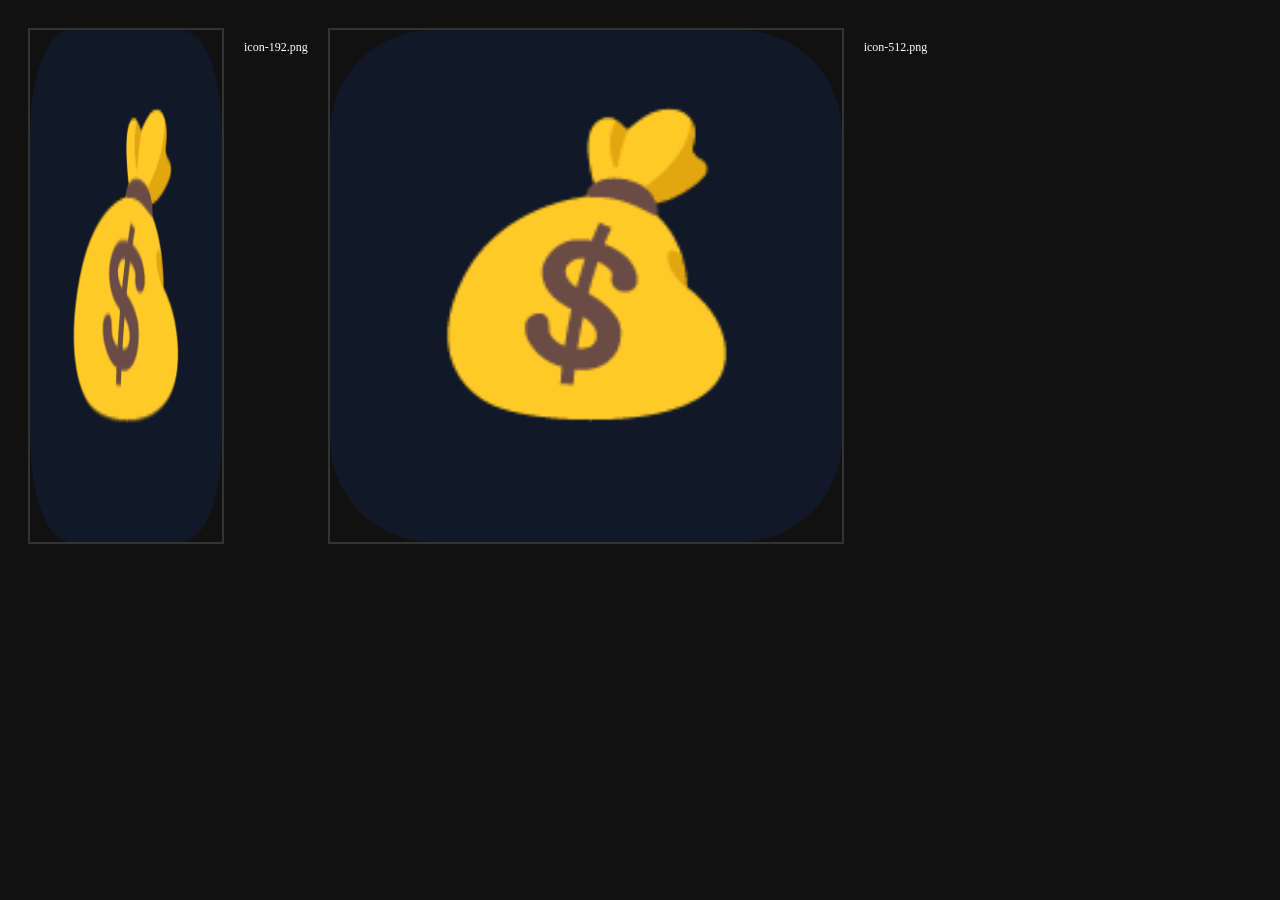
==== icons/generate-icons.html @ b6f5b86b "feat: DCA, ex-dividend auto-fill, PWA support - Add DCA (定期定額) to TW/US stock pages with monthly pla" ====
<!DOCTYPE html>
<!-- Open this file in a browser to generate PNG icons. Right-click → Save image as icon-192.png / icon-512.png -->
<html>
<head><title>Icon Generator</title></head>
<body style="background:#111;display:flex;gap:20px;padding:20px;flex-wrap:wrap;">
<script>
  function makeIcon(size) {
    const canvas = document.createElement('canvas');
    canvas.width = size; canvas.height = size;
    const ctx = canvas.getContext('2d');
    // Background
    ctx.fillStyle = '#111827';
    ctx.roundRect(0, 0, size, size, size * 0.2);
    ctx.fill();
    // Emoji
    ctx.font = `${size * 0.55}px serif`;
    ctx.textAlign = 'center';
    ctx.textBaseline = 'middle';
    ctx.fillText('💰', size / 2, size / 2);
    return canvas;
  }

  [192, 512].forEach(size => {
    const canvas = makeIcon(size);
    canvas.style.border = '2px solid #333';
    canvas.title = `icon-${size}.png — right-click → Save as`;
    document.body.appendChild(canvas);
    const label = document.createElement('p');
    label.style.color = '#fff'; label.style.fontSize = '12px';
    label.textContent = `icon-${size}.png`;
    document.body.appendChild(label);
  });
</script>
</body>
</html>
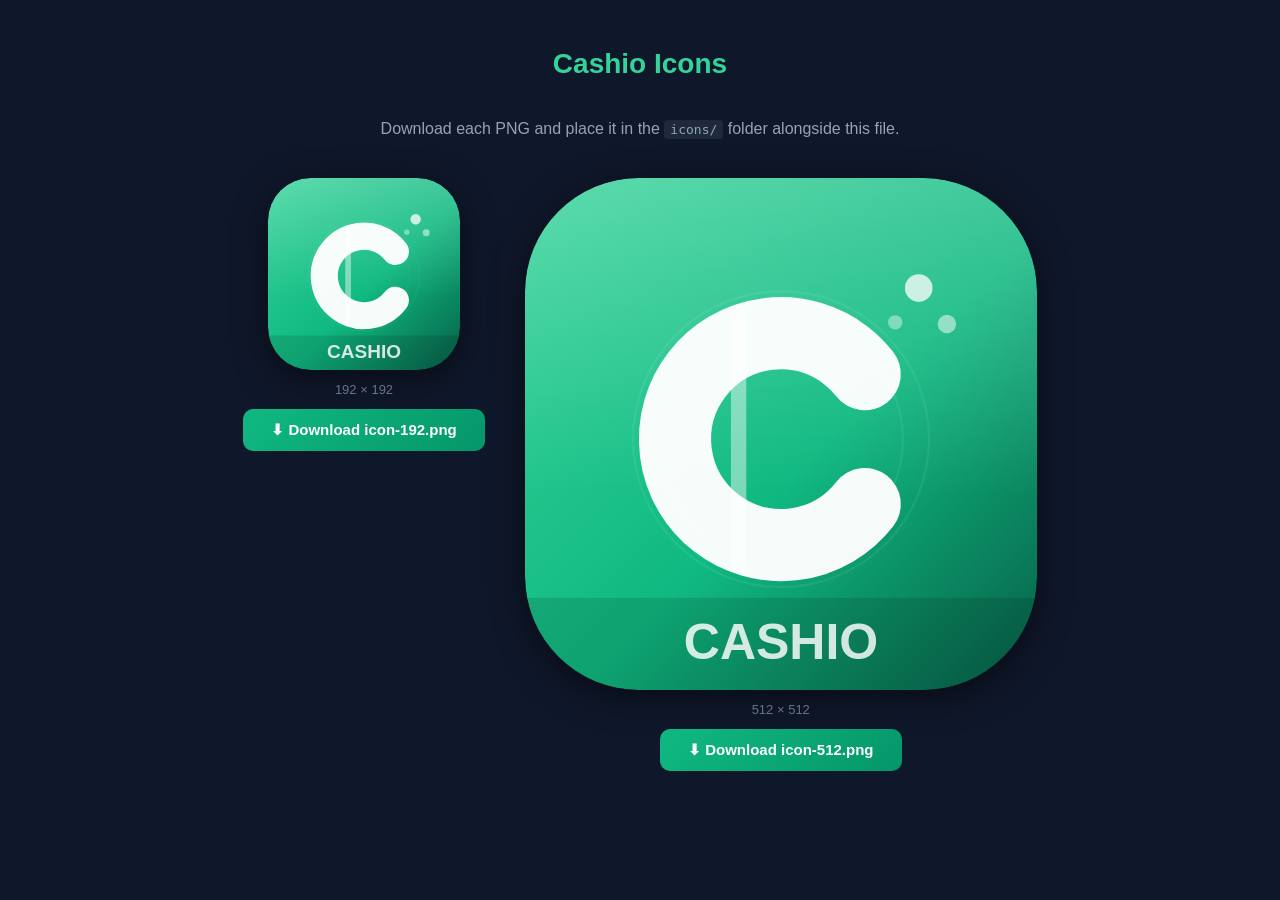
==== commit 807107ba: "Rebrand to Cashio with PWA overhaul and fix Cloudflare subrequest bug - Fix "too many subrequests": " ====
--- a/icons/generate-icons.html
+++ b/icons/generate-icons.html
@@ -1,35 +1,132 @@
 <!DOCTYPE html>
-<!-- Open this file in a browser to generate PNG icons. Right-click → Save image as icon-192.png / icon-512.png -->
-<html>
-<head><title>Icon Generator</title></head>
-<body style="background:#111;display:flex;gap:20px;padding:20px;flex-wrap:wrap;">
-<script>
-  function makeIcon(size) {
-    const canvas = document.createElement('canvas');
-    canvas.width = size; canvas.height = size;
-    const ctx = canvas.getContext('2d');
-    // Background
-    ctx.fillStyle = '#111827';
-    ctx.roundRect(0, 0, size, size, size * 0.2);
-    ctx.fill();
-    // Emoji
-    ctx.font = `${size * 0.55}px serif`;
-    ctx.textAlign = 'center';
-    ctx.textBaseline = 'middle';
-    ctx.fillText('💰', size / 2, size / 2);
-    return canvas;
-  }
+<html lang="en">
+<head>
+  <meta charset="UTF-8">
+  <title>Cashio — Generate Icons</title>
+  <style>
+    body { font-family: -apple-system, sans-serif; background: #0F172A; color: #e2e8f0; display: flex; flex-direction: column; align-items: center; padding: 40px 20px; gap: 24px; }
+    h1 { color: #34D399; font-size: 28px; margin: 0; }
+    p { color: #94a3b8; text-align: center; }
+    code { background: #1e293b; padding: 2px 6px; border-radius: 4px; font-size: 13px; }
+    .icons { display: flex; gap: 40px; flex-wrap: wrap; justify-content: center; align-items: flex-start; }
+    .icon-wrap { display: flex; flex-direction: column; align-items: center; gap: 12px; }
+    canvas { border-radius: 22%; box-shadow: 0 8px 32px rgba(0,0,0,0.5); }
+    button { background: linear-gradient(135deg,#10B981,#059669); color: white; border: none; padding: 12px 28px; border-radius: 10px; font-size: 15px; font-weight: 600; cursor: pointer; }
+    button:hover { opacity: 0.88; }
+    .label { color: #64748b; font-size: 13px; }
+  </style>
+</head>
+<body>
+  <h1>Cashio Icons</h1>
+  <p>Download each PNG and place it in the <code>icons/</code> folder alongside this file.</p>
 
-  [192, 512].forEach(size => {
-    const canvas = makeIcon(size);
-    canvas.style.border = '2px solid #333';
-    canvas.title = `icon-${size}.png — right-click → Save as`;
-    document.body.appendChild(canvas);
-    const label = document.createElement('p');
-    label.style.color = '#fff'; label.style.fontSize = '12px';
-    label.textContent = `icon-${size}.png`;
-    document.body.appendChild(label);
-  });
-</script>
+  <div class="icons">
+    <div class="icon-wrap">
+      <canvas id="c192" width="192" height="192"></canvas>
+      <div class="label">192 × 192</div>
+      <button onclick="dl('c192','icon-192.png')">⬇ Download icon-192.png</button>
+    </div>
+    <div class="icon-wrap">
+      <canvas id="c512" width="512" height="512"></canvas>
+      <div class="label">512 × 512</div>
+      <button onclick="dl('c512','icon-512.png')">⬇ Download icon-512.png</button>
+    </div>
+  </div>
+
+  <script>
+    function drawIcon(canvas) {
+      const s   = canvas.width;
+      const ctx = canvas.getContext('2d');
+      const r   = s * 0.223;
+
+      // Clip to rounded rect
+      ctx.beginPath();
+      ctx.moveTo(r, 0);
+      ctx.arcTo(s, 0, s, s, r);
+      ctx.arcTo(s, s, 0, s, r);
+      ctx.arcTo(0, s, 0, 0, r);
+      ctx.arcTo(0, 0, s, 0, r);
+      ctx.closePath();
+      ctx.clip();
+
+      // Background gradient
+      const bg = ctx.createLinearGradient(0, 0, s, s);
+      bg.addColorStop(0,    '#34D399');
+      bg.addColorStop(0.55, '#10B981');
+      bg.addColorStop(1,    '#065F46');
+      ctx.fillStyle = bg;
+      ctx.fillRect(0, 0, s, s);
+
+      // Top shine
+      const shine = ctx.createLinearGradient(0, 0, 0, s * 0.62);
+      shine.addColorStop(0, 'rgba(255,255,255,0.20)');
+      shine.addColorStop(1, 'rgba(255,255,255,0)');
+      ctx.fillStyle = shine;
+      ctx.fillRect(0, 0, s, s * 0.62);
+
+      // Coin rings
+      [0.289, 0.238].forEach(rr => {
+        ctx.beginPath();
+        ctx.arc(s * 0.5, s * 0.51, s * rr, 0, Math.PI * 2);
+        ctx.strokeStyle = 'rgba(255,255,255,0.07)';
+        ctx.lineWidth   = s * 0.004;
+        ctx.stroke();
+      });
+
+      // Bold C arc (opens to right: gap from -gap to +gap around angle 0)
+      const cx  = s * 0.5;
+      const cy  = s * 0.51;
+      const arc = s * 0.207;
+      const gap = 0.66; // ~38 degrees half-gap
+
+      ctx.beginPath();
+      ctx.arc(cx, cy, arc, gap, 2 * Math.PI - gap, false);
+      ctx.strokeStyle = 'rgba(255,255,255,0.96)';
+      ctx.lineWidth   = s * 0.141;
+      ctx.lineCap     = 'round';
+      ctx.stroke();
+
+      // Vertical cent-mark line through C
+      const lx = cx - arc * 0.40;
+      ctx.beginPath();
+      ctx.moveTo(lx, s * 0.262);
+      ctx.lineTo(lx, s * 0.758);
+      ctx.strokeStyle = 'rgba(255,255,255,0.44)';
+      ctx.lineWidth   = s * 0.030;
+      ctx.lineCap     = 'round';
+      ctx.stroke();
+
+      // Bottom label strip
+      ctx.fillStyle = 'rgba(0,0,0,0.12)';
+      ctx.fillRect(0, s * 0.82, s, s);
+
+      ctx.fillStyle    = 'rgba(255,255,255,0.82)';
+      ctx.font         = `700 ${Math.round(s * 0.098)}px -apple-system, "SF Pro Display", "Helvetica Neue", Arial, sans-serif`;
+      ctx.textAlign    = 'center';
+      ctx.textBaseline = 'middle';
+      ctx.fillText('CASHIO', s * 0.5, s * 0.912);
+
+      // Sparkle dots
+      [
+        [0.769, 0.215, 0.027, 0.75],
+        [0.824, 0.285, 0.018, 0.50],
+        [0.723, 0.282, 0.014, 0.40],
+      ].forEach(([px, py, pr, a]) => {
+        ctx.beginPath();
+        ctx.arc(s * px, s * py, s * pr, 0, Math.PI * 2);
+        ctx.fillStyle = `rgba(255,255,255,${a})`;
+        ctx.fill();
+      });
+    }
+
+    function dl(id, filename) {
+      const a = document.createElement('a');
+      a.href     = document.getElementById(id).toDataURL('image/png');
+      a.download = filename;
+      a.click();
+    }
+
+    ['c192', 'c512'].forEach(id => drawIcon(document.getElementById(id)));
+  </script>
 </body>
 </html>
